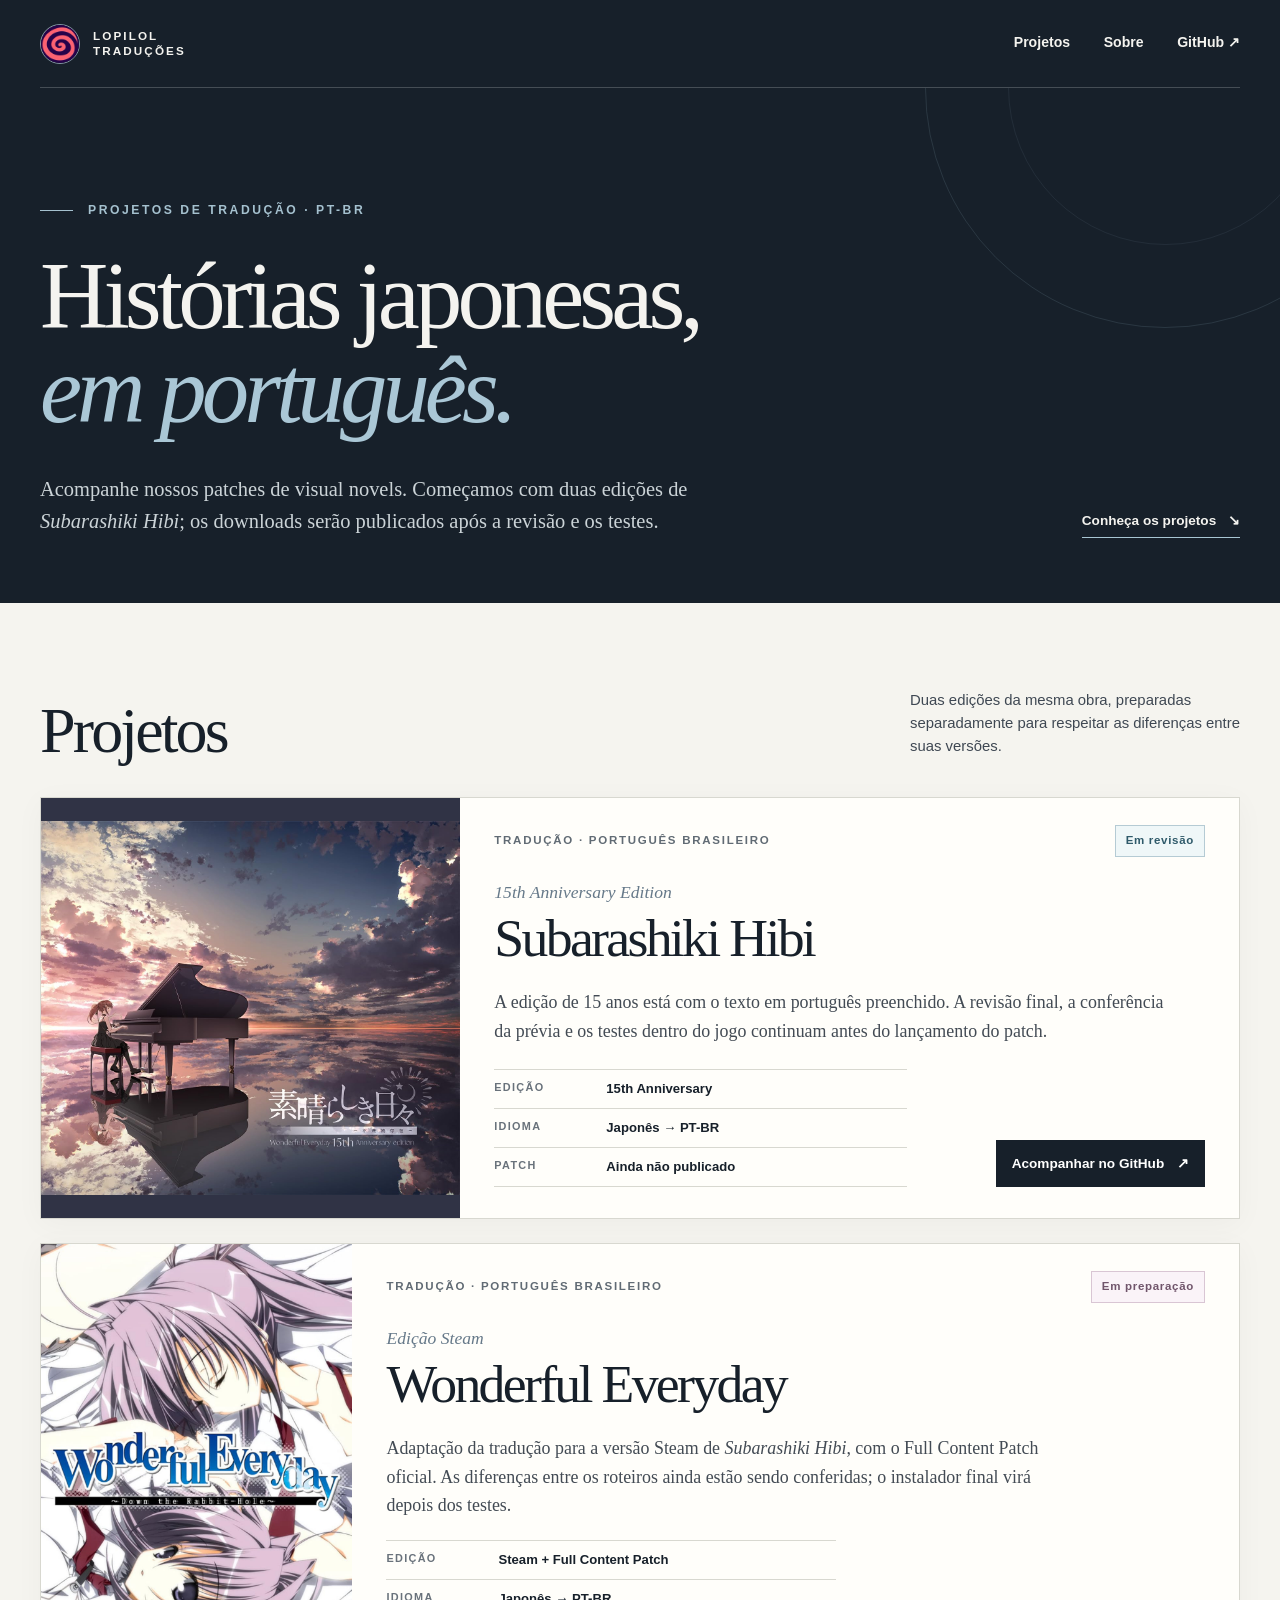
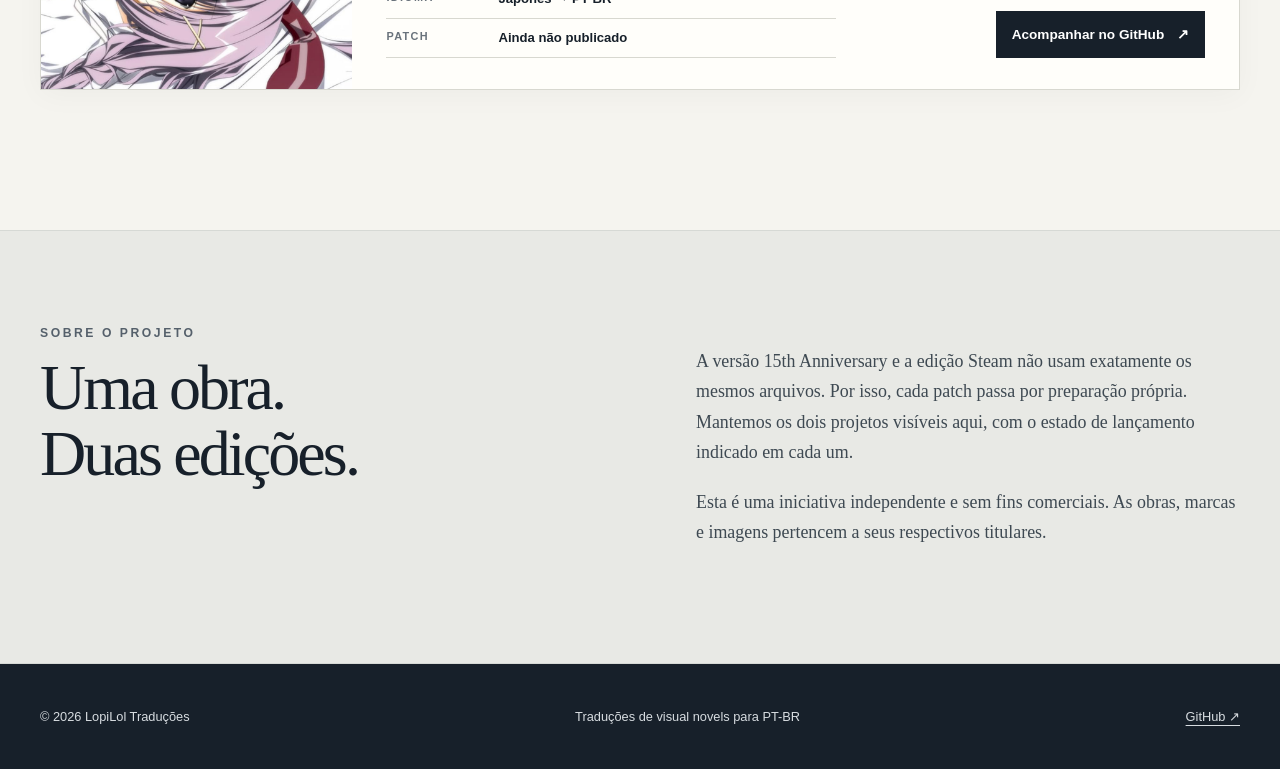
==== index.html @ 2167299f "Publica site de traduções LopiLol" ====
<!doctype html>
<html lang="pt-BR">
<head>
  <meta charset="utf-8">
  <meta name="viewport" content="width=device-width, initial-scale=1">
  <meta name="theme-color" content="#17202a">
  <meta name="description" content="Acompanhe as traduções de visual novels da LopiLol para português brasileiro. Subarashiki Hibi 15th Anniversary e Steam estão em preparação.">
  <title>LopiLol Traduções — Visual novels em português</title>
  <link rel="icon" type="image/svg+xml" href="data:image/svg+xml,%3Csvg xmlns='http://www.w3.org/2000/svg' viewBox='0 0 64 64'%3E%3Crect width='64' height='64' rx='13' fill='%2317202a'/%3E%3Cpath d='M15 17v30h18M40 17v30h10' fill='none' stroke='%23f4f1e9' stroke-width='5' stroke-linecap='square'/%3E%3Ccircle cx='48' cy='17' r='4' fill='%238bbbd1'/%3E%3C/svg%3E">
  <link rel="stylesheet" href="styles.css">
</head>
<body>
  <a class="skip-link" href="#projetos">Pular para os projetos</a>
  <header class="site-header">
    <div class="shell header-inner">
      <a class="brand" href="#inicio" aria-label="LopiLol Traduções, voltar ao início"><span class="brand-mark" aria-hidden="true"><img src="lopilol.jpg" alt="" width="40" height="40"></span><span class="brand-name">LOPILOL<br>TRADUÇÕES</span></a>
      <nav class="main-nav" aria-label="Navegação principal">
        <a href="#projetos">Projetos</a>
        <a href="#sobre">Sobre</a>
        <a href="https://github.com/lopilol" target="_blank" rel="noopener noreferrer">GitHub <span aria-hidden="true">↗</span></a>
      </nav>
    </div>
  </header>

  <main>
    <section class="hero" id="inicio" aria-labelledby="hero-title">
      <div class="shell hero-inner">
        <p class="eyebrow hero-eyebrow"><span class="eyebrow-line" aria-hidden="true"></span> PROJETOS DE TRADUÇÃO · PT-BR</p>
        <h1 id="hero-title">Histórias japonesas,<br><em>em português.</em></h1>
        <div class="hero-bottom">
          <p>Acompanhe nossos patches de visual novels. Começamos com duas edições de <i>Subarashiki Hibi</i>; os downloads serão publicados após a revisão e os testes.</p>
          <a href="#projetos" class="hero-link">Conheça os projetos <span aria-hidden="true">↘</span></a>
        </div>
        <span class="hero-orbit" aria-hidden="true"></span>
        <span class="hero-orbit hero-orbit-two" aria-hidden="true"></span>
      </div>
    </section>

    <section class="projects-section shell" id="projetos" aria-labelledby="projects-title">
      <div class="section-heading">
        <div>
          <h2 id="projects-title">Projetos</h2>
        </div>
        <p class="section-note">Duas edições da mesma obra, preparadas separadamente para respeitar as diferenças entre suas versões.</p>
      </div>

      <article class="release-card anniversary-card" aria-labelledby="anniversary-title">
        <div class="cover-wrap">
          <img src="subahibi15.jpg" alt="Arte de Subarashiki Hibi 15th Anniversary Edition: uma pianista diante de um céu refletido" width="1280" height="1142" loading="eager">
        </div>
        <div class="release-content">
          <div class="card-topline"><span>TRADUÇÃO · PORTUGUÊS BRASILEIRO</span><span class="status">Em revisão</span></div>
          <div class="card-main">
            <p class="edition">15th Anniversary Edition</p>
            <h3 id="anniversary-title">Subarashiki Hibi</h3>
            <p class="release-description">A edição de 15 anos está com o texto em português preenchido. A revisão final, a conferência da prévia e os testes dentro do jogo continuam antes do lançamento do patch.</p>
          </div>
          <div class="card-bottom">
            <dl class="release-facts">
              <div><dt>Edição</dt><dd>15th Anniversary</dd></div>
              <div><dt>Idioma</dt><dd>Japonês → PT-BR</dd></div>
              <div><dt>Patch</dt><dd>Ainda não publicado</dd></div>
            </dl>
            <a class="card-link" href="https://github.com/lopilol" target="_blank" rel="noopener noreferrer">Acompanhar no GitHub <span aria-hidden="true">↗</span></a>
          </div>
        </div>
      </article>

      <article class="release-card" aria-labelledby="steam-title">
        <div class="cover-wrap">
          <img src="wonderful.jpg" alt="Arte de Wonderful Everyday: personagem e logotipo da edição Steam" width="1000" height="1413" loading="lazy">
        </div>
        <div class="release-content">
          <div class="card-topline"><span>TRADUÇÃO · PORTUGUÊS BRASILEIRO</span><span class="status status-steam">Em preparação</span></div>
          <div class="card-main">
            <p class="edition">Edição Steam</p>
            <h3 id="steam-title">Wonderful Everyday</h3>
            <p class="release-description">Adaptação da tradução para a versão Steam de <i>Subarashiki Hibi</i>, com o Full Content Patch oficial. As diferenças entre os roteiros ainda estão sendo conferidas; o instalador final virá depois dos testes.</p>
          </div>
          <div class="card-bottom">
            <dl class="release-facts">
              <div><dt>Edição</dt><dd>Steam + Full Content Patch</dd></div>
              <div><dt>Idioma</dt><dd>Japonês → PT-BR</dd></div>
              <div><dt>Patch</dt><dd>Ainda não publicado</dd></div>
            </dl>
            <a class="card-link" href="https://github.com/lopilol" target="_blank" rel="noopener noreferrer">Acompanhar no GitHub <span aria-hidden="true">↗</span></a>
          </div>
        </div>
      </article>
    </section>

    <section class="about-section" id="sobre" aria-labelledby="about-title">
      <div class="shell about-inner">
        <div><p class="eyebrow">SOBRE O PROJETO</p><h2 id="about-title">Uma obra.<br>Duas edições.</h2></div>
        <div class="about-copy">
          <p>A versão 15th Anniversary e a edição Steam não usam exatamente os mesmos arquivos. Por isso, cada patch passa por preparação própria. Mantemos os dois projetos visíveis aqui, com o estado de lançamento indicado em cada um.</p>
          <p>Esta é uma iniciativa independente e sem fins comerciais. As obras, marcas e imagens pertencem a seus respectivos titulares.</p>
        </div>
      </div>
    </section>
  </main>

  <footer class="site-footer">
    <div class="shell footer-inner"><span>© 2026 LopiLol Traduções</span><span>Traduções de visual novels para PT-BR</span><a href="https://github.com/lopilol" target="_blank" rel="noopener noreferrer">GitHub ↗</a></div>
  </footer>
</body>
</html>
---- styles.css ----
:root{color-scheme:light;--ink:#17202a;--ink-soft:#3f4853;--paper:#f5f4ef;--card:#fffefa;--line:#d8d8d0;--blue:#a9c9d8;--serif:Georgia,"Times New Roman",serif;--sans:Arial,"Helvetica Neue",sans-serif}
*{box-sizing:border-box}
html{scroll-behavior:smooth;scroll-padding-top:5.5rem}
body{margin:0;background:var(--paper);color:var(--ink);font-family:var(--sans);font-size:16px;line-height:1.55;-webkit-font-smoothing:antialiased}
a{color:inherit;text-decoration:none}a:focus-visible{outline:3px solid #6396b0;outline-offset:4px}img{max-width:100%;display:block}
.shell{width:min(1200px,calc(100% - 72px));margin-inline:auto}
.skip-link{position:absolute;left:1rem;top:-5rem;z-index:30;padding:.65rem 1rem;background:#fff;color:#000}.skip-link:focus{top:1rem}
.site-header{background:var(--ink);color:#f4f3ef}.header-inner{height:88px;display:flex;align-items:center;justify-content:space-between;border-bottom:1px solid rgba(255,255,255,.2)}
.brand{display:inline-flex;align-items:center;gap:13px}.brand-mark{width:40px;height:40px;display:block;border:1px solid #8194a1;border-radius:50%;overflow:hidden;background:#27113f;flex:none}.brand-mark img{display:block;width:100%;height:100%;object-fit:cover}.brand-name{font-weight:700;letter-spacing:.18em;font-size:.73rem;line-height:1.25}.main-nav{display:flex;align-items:center;gap:2.1rem;font-size:.88rem;font-weight:700}.main-nav a{border-bottom:1px solid transparent;padding-block:.4rem}.main-nav a:hover{border-color:currentColor}
.hero{overflow:hidden;background:var(--ink);color:#f4f3ef}.hero-inner{position:relative;min-height:515px;padding-top:113px;padding-bottom:65px}.eyebrow{margin:0;color:#55606b;font-size:.76rem;font-weight:700;letter-spacing:.21em}.hero-eyebrow{color:#a5c1cf;display:flex;align-items:center;gap:15px}.eyebrow-line{display:block;width:33px;height:1px;background:currentColor}.hero h1{position:relative;z-index:1;max-width:1060px;margin:30px 0 37px;font-family:var(--serif);font-size:clamp(3.45rem,7.4vw,7.5rem);font-weight:400;line-height:.99;letter-spacing:-.052em}.hero h1 em{color:#aac7d6;font-weight:400}.hero-bottom{position:relative;z-index:1;display:flex;align-items:flex-end;justify-content:space-between;gap:3rem}.hero-bottom p{max-width:680px;margin:0;color:#cbd3d7;font-family:var(--serif);font-size:clamp(1.1rem,1.6vw,1.35rem);line-height:1.55}.hero-link{white-space:nowrap;border-bottom:1px solid #a8c6d3;padding-bottom:.35rem;font-size:.85rem;font-weight:700}.hero-link span{margin-left:.5rem}.hero-link:hover{color:#a8c6d3}.hero-orbit{position:absolute;right:-165px;top:-240px;width:480px;height:480px;border:1px solid rgba(172,204,220,.13);border-radius:50%;pointer-events:none}.hero-orbit-two{right:-83px;top:-158px;width:315px;height:315px;border-color:rgba(172,204,220,.08)}
.projects-section{padding-top:86px;padding-bottom:116px}.section-heading{display:flex;align-items:end;justify-content:space-between;gap:2rem;margin-bottom:33px}.section-heading h2,.about-section h2{font:400 clamp(2.8rem,5vw,4.9rem)/1.04 var(--serif);letter-spacing:-.045em;margin:12px 0 0}.section-heading h2{margin-top:0}.section-note{max-width:330px;margin:0 0 6px;color:var(--ink-soft);font-size:.93rem}
.release-card{display:grid;grid-template-columns:minmax(220px,26%) 1fr;min-height:420px;background:var(--card);border:1px solid var(--line);margin-bottom:24px;box-shadow:0 5px 28px rgba(25,30,35,.035)}.anniversary-card{grid-template-columns:minmax(270px,35%) 1fr}.cover-wrap{position:relative;overflow:hidden;min-height:420px;background:#b6cbd5}.anniversary-card .cover-wrap{background:#303345}.cover-wrap img{width:100%;height:100%;position:absolute;inset:0;object-fit:cover;object-position:center}.anniversary-card .cover-wrap img{object-fit:contain}.release-content{min-width:0;display:flex;flex-direction:column;padding:27px 34px 31px}.card-topline{display:flex;align-items:center;justify-content:space-between;gap:1rem;color:#616b74;font-size:.72rem;letter-spacing:.15em;font-weight:700}.status{display:inline-flex;align-items:center;white-space:nowrap;letter-spacing:.06em;color:#2f5a6a;border:1px solid #b5cbd4;background:#eff7f8;padding:6px 10px}.status-steam{color:#70556b;border-color:#d9c6d4;background:#faf3f8}.card-main{padding:22px 0 20px}.edition{font-family:var(--serif);font-style:italic;color:#667989;font-size:1.1rem;margin:0 0 5px}.release-card h3{font:400 clamp(2.5rem,4.2vw,4.9rem)/1.02 var(--serif);letter-spacing:-.05em;margin:0 0 22px}.release-description{max-width:670px;color:#434b54;font-family:var(--serif);font-size:1.12rem;line-height:1.6;margin:0}.card-bottom{display:flex;align-items:end;justify-content:space-between;gap:1.5rem;margin-top:auto}.release-facts{width:min(450px,58%);margin:0}.release-facts div{display:grid;grid-template-columns:100px 1fr;gap:12px;border-top:1px solid var(--line);padding:.55rem 0;font-size:.82rem}.release-facts div:last-child{border-bottom:1px solid var(--line)}.release-facts dt{font-size:.68rem;letter-spacing:.12em;text-transform:uppercase;color:#69727b;font-weight:700}.release-facts dd{margin:0;font-weight:700}.card-link{display:inline-flex;align-items:center;justify-content:center;min-height:47px;white-space:nowrap;background:var(--ink);color:#fff;padding:.75rem 1rem;font-weight:700;font-size:.85rem;transition:background .18s ease,transform .18s ease}.card-link span{margin-left:.8rem}.card-link:hover{background:#365263;transform:translateY(-2px)}
.about-section{background:#e8e9e5;border-block:1px solid #d6d9d5}.about-inner{padding-block:93px 96px;display:grid;grid-template-columns:1fr 1fr;gap:7rem}.about-copy{padding-top:22px;color:#3e4952;font-family:var(--serif);font-size:1.12rem;line-height:1.7}.about-copy p{margin:0 0 1.2rem}.site-footer{background:var(--ink);color:#d7dce0}.footer-inner{min-height:105px;display:flex;align-items:center;justify-content:space-between;gap:1.2rem;font-size:.8rem}.footer-inner a{text-decoration:underline;text-underline-offset:4px}
@media(max-width:920px){.shell{width:min(100% - 42px,1200px)}.hero-inner{min-height:470px}.release-content{padding:24px}.card-bottom{align-items:stretch;flex-direction:column}.release-facts{width:100%}.card-link{align-self:flex-start}.about-inner{gap:3rem}}
@media(max-width:680px){.shell{width:min(100% - 32px,1200px)}.header-inner{height:73px}.brand-name{font-size:.64rem}.main-nav{gap:.95rem;font-size:.76rem}.main-nav a:nth-child(2){display:none}.hero-inner{padding-block:78px 58px;min-height:480px}.hero h1{font-size:clamp(3.2rem,12vw,5rem);line-height:1.02;margin:28px 0 31px}.hero-bottom{align-items:flex-start;flex-direction:column;gap:25px}.hero-bottom p{font-size:1.12rem}.projects-section{padding-block:66px 80px}.section-heading{align-items:flex-start;flex-direction:column;gap:12px}.section-note{max-width:470px}.release-card,.anniversary-card{grid-template-columns:1fr}.cover-wrap{min-height:0;height:250px}.anniversary-card .cover-wrap{height:315px}.cover-wrap img{object-position:center 43%}.release-content{padding:24px 22px 25px;min-height:0}.card-topline{align-items:flex-start;flex-direction:column;gap:10px}.card-main{padding-top:25px}.release-card h3{font-size:clamp(2.8rem,9vw,4.2rem)}.release-description{font-size:1.05rem}.card-bottom{margin-top:27px}.about-inner{grid-template-columns:1fr;gap:15px;padding-block:67px}.about-copy{padding-top:0;font-size:1.05rem}.footer-inner{padding-block:25px;min-height:0;align-items:flex-start;flex-direction:column}}
@media(prefers-reduced-motion:reduce){html{scroll-behavior:auto}.card-link{transition:none}}
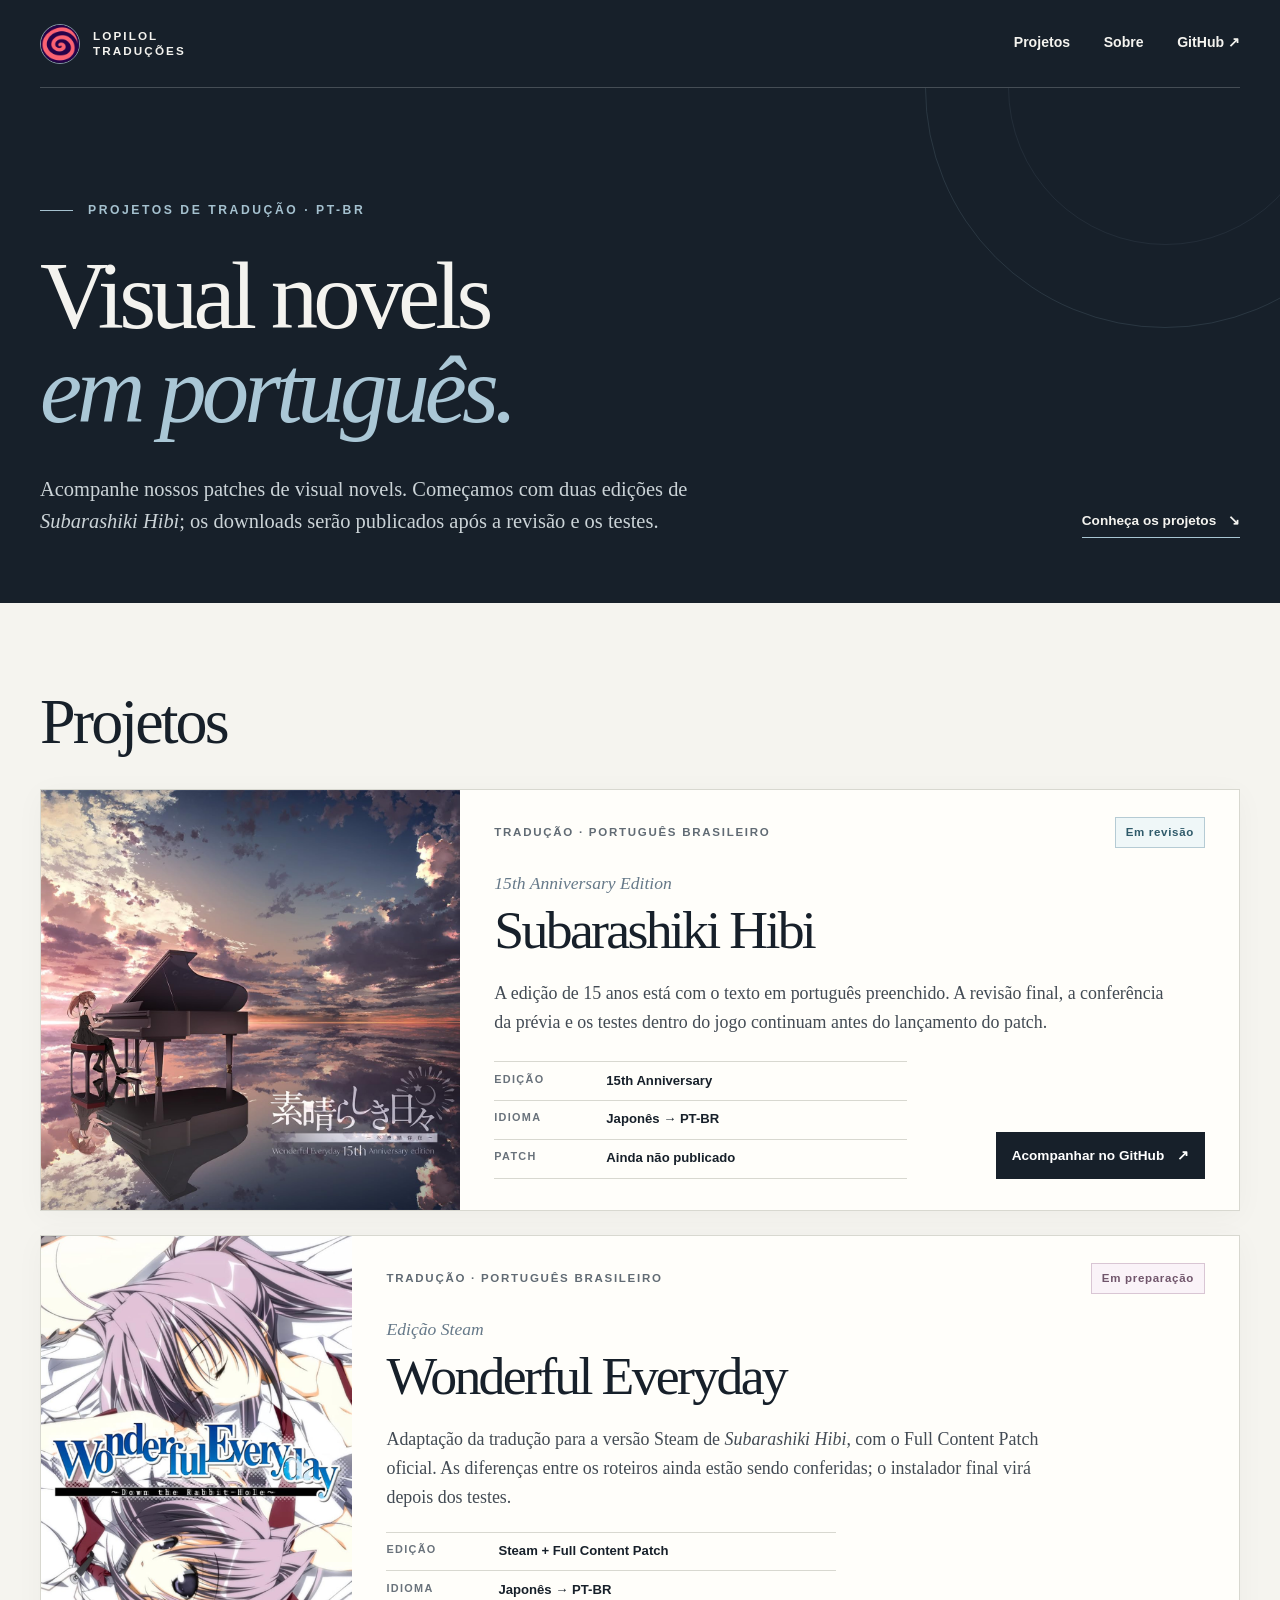
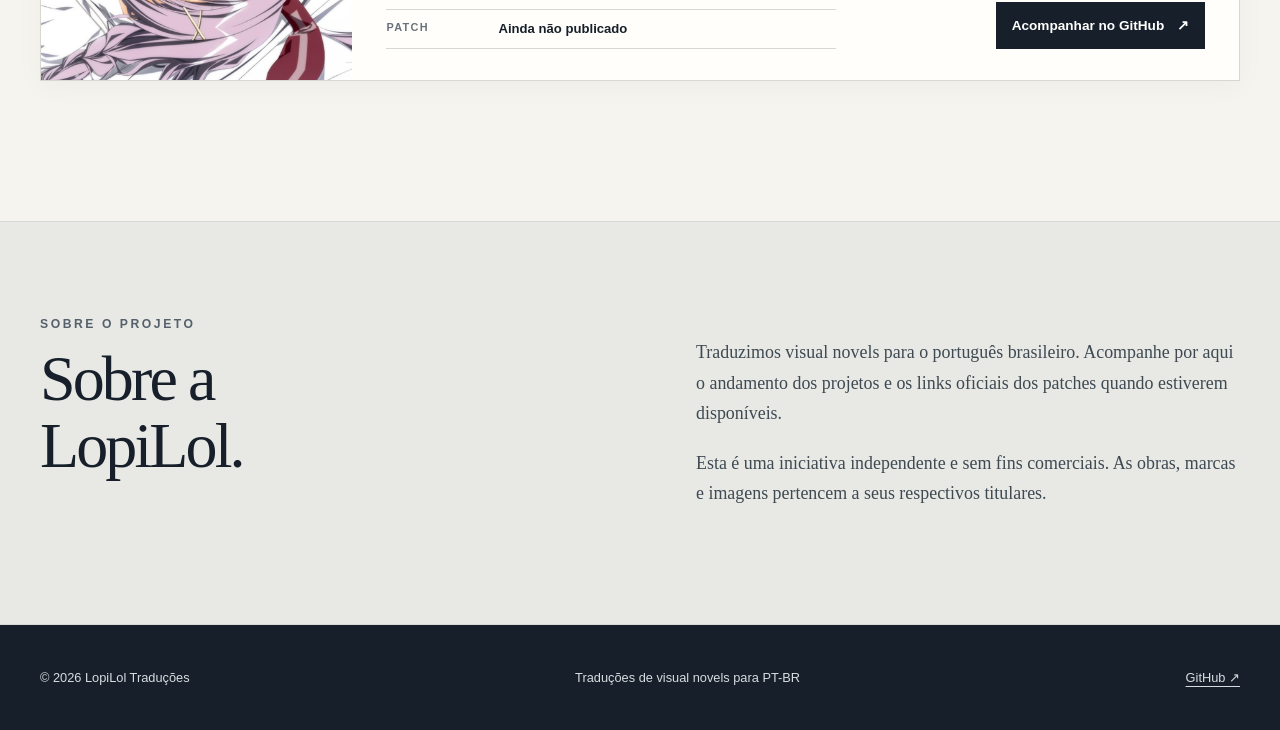
==== commit 0a2dd709: "Ajusta identidade visual e apresentação do site" ====
--- a/index.html
+++ b/index.html
@@ -5,8 +5,8 @@
   <meta name="viewport" content="width=device-width, initial-scale=1">
   <meta name="theme-color" content="#17202a">
   <meta name="description" content="Acompanhe as traduções de visual novels da LopiLol para português brasileiro. Subarashiki Hibi 15th Anniversary e Steam estão em preparação.">
-  <title>LopiLol Traduções — Visual novels em português</title>
-  <link rel="icon" type="image/svg+xml" href="data:image/svg+xml,%3Csvg xmlns='http://www.w3.org/2000/svg' viewBox='0 0 64 64'%3E%3Crect width='64' height='64' rx='13' fill='%2317202a'/%3E%3Cpath d='M15 17v30h18M40 17v30h10' fill='none' stroke='%23f4f1e9' stroke-width='5' stroke-linecap='square'/%3E%3Ccircle cx='48' cy='17' r='4' fill='%238bbbd1'/%3E%3C/svg%3E">
+  <title>Lopilol Traduções</title>
+  <link rel="icon" type="image/svg+xml" href="favicon.svg?v=3">
   <link rel="stylesheet" href="styles.css">
 </head>
 <body>
@@ -26,7 +26,7 @@
     <section class="hero" id="inicio" aria-labelledby="hero-title">
       <div class="shell hero-inner">
         <p class="eyebrow hero-eyebrow"><span class="eyebrow-line" aria-hidden="true"></span> PROJETOS DE TRADUÇÃO · PT-BR</p>
-        <h1 id="hero-title">Histórias japonesas,<br><em>em português.</em></h1>
+        <h1 id="hero-title">Visual novels<br><em>em português.</em></h1>
         <div class="hero-bottom">
           <p>Acompanhe nossos patches de visual novels. Começamos com duas edições de <i>Subarashiki Hibi</i>; os downloads serão publicados após a revisão e os testes.</p>
           <a href="#projetos" class="hero-link">Conheça os projetos <span aria-hidden="true">↘</span></a>
@@ -41,7 +41,6 @@
         <div>
           <h2 id="projects-title">Projetos</h2>
         </div>
-        <p class="section-note">Duas edições da mesma obra, preparadas separadamente para respeitar as diferenças entre suas versões.</p>
       </div>
 
       <article class="release-card anniversary-card" aria-labelledby="anniversary-title">
@@ -91,9 +90,9 @@
 
     <section class="about-section" id="sobre" aria-labelledby="about-title">
       <div class="shell about-inner">
-        <div><p class="eyebrow">SOBRE O PROJETO</p><h2 id="about-title">Uma obra.<br>Duas edições.</h2></div>
+        <div><p class="eyebrow">SOBRE O PROJETO</p><h2 id="about-title">Sobre a<br>LopiLol.</h2></div>
         <div class="about-copy">
-          <p>A versão 15th Anniversary e a edição Steam não usam exatamente os mesmos arquivos. Por isso, cada patch passa por preparação própria. Mantemos os dois projetos visíveis aqui, com o estado de lançamento indicado em cada um.</p>
+          <p>Traduzimos visual novels para o português brasileiro. Acompanhe por aqui o andamento dos projetos e os links oficiais dos patches quando estiverem disponíveis.</p>
           <p>Esta é uma iniciativa independente e sem fins comerciais. As obras, marcas e imagens pertencem a seus respectivos titulares.</p>
         </div>
       </div>
--- a/styles.css
+++ b/styles.css
@@ -9,8 +9,8 @@
 .brand{display:inline-flex;align-items:center;gap:13px}.brand-mark{width:40px;height:40px;display:block;border:1px solid #8194a1;border-radius:50%;overflow:hidden;background:#27113f;flex:none}.brand-mark img{display:block;width:100%;height:100%;object-fit:cover}.brand-name{font-weight:700;letter-spacing:.18em;font-size:.73rem;line-height:1.25}.main-nav{display:flex;align-items:center;gap:2.1rem;font-size:.88rem;font-weight:700}.main-nav a{border-bottom:1px solid transparent;padding-block:.4rem}.main-nav a:hover{border-color:currentColor}
 .hero{overflow:hidden;background:var(--ink);color:#f4f3ef}.hero-inner{position:relative;min-height:515px;padding-top:113px;padding-bottom:65px}.eyebrow{margin:0;color:#55606b;font-size:.76rem;font-weight:700;letter-spacing:.21em}.hero-eyebrow{color:#a5c1cf;display:flex;align-items:center;gap:15px}.eyebrow-line{display:block;width:33px;height:1px;background:currentColor}.hero h1{position:relative;z-index:1;max-width:1060px;margin:30px 0 37px;font-family:var(--serif);font-size:clamp(3.45rem,7.4vw,7.5rem);font-weight:400;line-height:.99;letter-spacing:-.052em}.hero h1 em{color:#aac7d6;font-weight:400}.hero-bottom{position:relative;z-index:1;display:flex;align-items:flex-end;justify-content:space-between;gap:3rem}.hero-bottom p{max-width:680px;margin:0;color:#cbd3d7;font-family:var(--serif);font-size:clamp(1.1rem,1.6vw,1.35rem);line-height:1.55}.hero-link{white-space:nowrap;border-bottom:1px solid #a8c6d3;padding-bottom:.35rem;font-size:.85rem;font-weight:700}.hero-link span{margin-left:.5rem}.hero-link:hover{color:#a8c6d3}.hero-orbit{position:absolute;right:-165px;top:-240px;width:480px;height:480px;border:1px solid rgba(172,204,220,.13);border-radius:50%;pointer-events:none}.hero-orbit-two{right:-83px;top:-158px;width:315px;height:315px;border-color:rgba(172,204,220,.08)}
 .projects-section{padding-top:86px;padding-bottom:116px}.section-heading{display:flex;align-items:end;justify-content:space-between;gap:2rem;margin-bottom:33px}.section-heading h2,.about-section h2{font:400 clamp(2.8rem,5vw,4.9rem)/1.04 var(--serif);letter-spacing:-.045em;margin:12px 0 0}.section-heading h2{margin-top:0}.section-note{max-width:330px;margin:0 0 6px;color:var(--ink-soft);font-size:.93rem}
-.release-card{display:grid;grid-template-columns:minmax(220px,26%) 1fr;min-height:420px;background:var(--card);border:1px solid var(--line);margin-bottom:24px;box-shadow:0 5px 28px rgba(25,30,35,.035)}.anniversary-card{grid-template-columns:minmax(270px,35%) 1fr}.cover-wrap{position:relative;overflow:hidden;min-height:420px;background:#b6cbd5}.anniversary-card .cover-wrap{background:#303345}.cover-wrap img{width:100%;height:100%;position:absolute;inset:0;object-fit:cover;object-position:center}.anniversary-card .cover-wrap img{object-fit:contain}.release-content{min-width:0;display:flex;flex-direction:column;padding:27px 34px 31px}.card-topline{display:flex;align-items:center;justify-content:space-between;gap:1rem;color:#616b74;font-size:.72rem;letter-spacing:.15em;font-weight:700}.status{display:inline-flex;align-items:center;white-space:nowrap;letter-spacing:.06em;color:#2f5a6a;border:1px solid #b5cbd4;background:#eff7f8;padding:6px 10px}.status-steam{color:#70556b;border-color:#d9c6d4;background:#faf3f8}.card-main{padding:22px 0 20px}.edition{font-family:var(--serif);font-style:italic;color:#667989;font-size:1.1rem;margin:0 0 5px}.release-card h3{font:400 clamp(2.5rem,4.2vw,4.9rem)/1.02 var(--serif);letter-spacing:-.05em;margin:0 0 22px}.release-description{max-width:670px;color:#434b54;font-family:var(--serif);font-size:1.12rem;line-height:1.6;margin:0}.card-bottom{display:flex;align-items:end;justify-content:space-between;gap:1.5rem;margin-top:auto}.release-facts{width:min(450px,58%);margin:0}.release-facts div{display:grid;grid-template-columns:100px 1fr;gap:12px;border-top:1px solid var(--line);padding:.55rem 0;font-size:.82rem}.release-facts div:last-child{border-bottom:1px solid var(--line)}.release-facts dt{font-size:.68rem;letter-spacing:.12em;text-transform:uppercase;color:#69727b;font-weight:700}.release-facts dd{margin:0;font-weight:700}.card-link{display:inline-flex;align-items:center;justify-content:center;min-height:47px;white-space:nowrap;background:var(--ink);color:#fff;padding:.75rem 1rem;font-weight:700;font-size:.85rem;transition:background .18s ease,transform .18s ease}.card-link span{margin-left:.8rem}.card-link:hover{background:#365263;transform:translateY(-2px)}
+.release-card{display:grid;grid-template-columns:minmax(220px,26%) 1fr;min-height:420px;background:var(--card);border:1px solid var(--line);margin-bottom:24px;box-shadow:0 5px 28px rgba(25,30,35,.035)}.anniversary-card{grid-template-columns:minmax(270px,35%) 1fr}.cover-wrap{position:relative;overflow:hidden;min-height:420px;background:#b6cbd5}.anniversary-card .cover-wrap{background:#303345}.cover-wrap img{width:100%;height:100%;position:absolute;inset:0;object-fit:cover;object-position:center}.anniversary-card .cover-wrap img{object-fit:cover;object-position:center}.release-content{min-width:0;display:flex;flex-direction:column;padding:27px 34px 31px}.card-topline{display:flex;align-items:center;justify-content:space-between;gap:1rem;color:#616b74;font-size:.72rem;letter-spacing:.15em;font-weight:700}.status{display:inline-flex;align-items:center;white-space:nowrap;letter-spacing:.06em;color:#2f5a6a;border:1px solid #b5cbd4;background:#eff7f8;padding:6px 10px}.status-steam{color:#70556b;border-color:#d9c6d4;background:#faf3f8}.card-main{padding:22px 0 20px}.edition{font-family:var(--serif);font-style:italic;color:#667989;font-size:1.1rem;margin:0 0 5px}.release-card h3{font:400 clamp(2.5rem,4.2vw,4.9rem)/1.02 var(--serif);letter-spacing:-.05em;margin:0 0 22px}.release-description{max-width:670px;color:#434b54;font-family:var(--serif);font-size:1.12rem;line-height:1.6;margin:0}.card-bottom{display:flex;align-items:end;justify-content:space-between;gap:1.5rem;margin-top:auto}.release-facts{width:min(450px,58%);margin:0}.release-facts div{display:grid;grid-template-columns:100px 1fr;gap:12px;border-top:1px solid var(--line);padding:.55rem 0;font-size:.82rem}.release-facts div:last-child{border-bottom:1px solid var(--line)}.release-facts dt{font-size:.68rem;letter-spacing:.12em;text-transform:uppercase;color:#69727b;font-weight:700}.release-facts dd{margin:0;font-weight:700}.card-link{display:inline-flex;align-items:center;justify-content:center;min-height:47px;white-space:nowrap;background:var(--ink);color:#fff;padding:.75rem 1rem;font-weight:700;font-size:.85rem;transition:background .18s ease,transform .18s ease}.card-link span{margin-left:.8rem}.card-link:hover{background:#365263;transform:translateY(-2px)}
 .about-section{background:#e8e9e5;border-block:1px solid #d6d9d5}.about-inner{padding-block:93px 96px;display:grid;grid-template-columns:1fr 1fr;gap:7rem}.about-copy{padding-top:22px;color:#3e4952;font-family:var(--serif);font-size:1.12rem;line-height:1.7}.about-copy p{margin:0 0 1.2rem}.site-footer{background:var(--ink);color:#d7dce0}.footer-inner{min-height:105px;display:flex;align-items:center;justify-content:space-between;gap:1.2rem;font-size:.8rem}.footer-inner a{text-decoration:underline;text-underline-offset:4px}
-@media(max-width:920px){.shell{width:min(100% - 42px,1200px)}.hero-inner{min-height:470px}.release-content{padding:24px}.card-bottom{align-items:stretch;flex-direction:column}.release-facts{width:100%}.card-link{align-self:flex-start}.about-inner{gap:3rem}}
-@media(max-width:680px){.shell{width:min(100% - 32px,1200px)}.header-inner{height:73px}.brand-name{font-size:.64rem}.main-nav{gap:.95rem;font-size:.76rem}.main-nav a:nth-child(2){display:none}.hero-inner{padding-block:78px 58px;min-height:480px}.hero h1{font-size:clamp(3.2rem,12vw,5rem);line-height:1.02;margin:28px 0 31px}.hero-bottom{align-items:flex-start;flex-direction:column;gap:25px}.hero-bottom p{font-size:1.12rem}.projects-section{padding-block:66px 80px}.section-heading{align-items:flex-start;flex-direction:column;gap:12px}.section-note{max-width:470px}.release-card,.anniversary-card{grid-template-columns:1fr}.cover-wrap{min-height:0;height:250px}.anniversary-card .cover-wrap{height:315px}.cover-wrap img{object-position:center 43%}.release-content{padding:24px 22px 25px;min-height:0}.card-topline{align-items:flex-start;flex-direction:column;gap:10px}.card-main{padding-top:25px}.release-card h3{font-size:clamp(2.8rem,9vw,4.2rem)}.release-description{font-size:1.05rem}.card-bottom{margin-top:27px}.about-inner{grid-template-columns:1fr;gap:15px;padding-block:67px}.about-copy{padding-top:0;font-size:1.05rem}.footer-inner{padding-block:25px;min-height:0;align-items:flex-start;flex-direction:column}}
+@media(max-width:920px){.anniversary-card{grid-template-columns:1fr}.anniversary-card .cover-wrap{min-height:0;height:auto;aspect-ratio:1280/1142}.anniversary-card .cover-wrap img{object-fit:cover}.shell{width:min(100% - 42px,1200px)}.hero-inner{min-height:470px}.release-content{padding:24px}.card-bottom{align-items:stretch;flex-direction:column}.release-facts{width:100%}.card-link{align-self:flex-start}.about-inner{gap:3rem}}
+@media(max-width:680px){.shell{width:min(100% - 32px,1200px)}.header-inner{height:73px}.brand-name{font-size:.64rem}.main-nav{gap:.95rem;font-size:.76rem}.main-nav a:nth-child(2){display:none}.hero-inner{padding-block:78px 58px;min-height:480px}.hero h1{font-size:clamp(3.2rem,12vw,5rem);line-height:1.02;margin:28px 0 31px}.hero-bottom{align-items:flex-start;flex-direction:column;gap:25px}.hero-bottom p{font-size:1.12rem}.projects-section{padding-block:66px 80px}.section-heading{align-items:flex-start;flex-direction:column;gap:12px}.section-note{max-width:470px}.release-card,.anniversary-card{grid-template-columns:1fr}.cover-wrap{min-height:0;height:250px}.anniversary-card .cover-wrap{height:auto;aspect-ratio:1280/1142}.cover-wrap img{object-position:center 43%}.release-content{padding:24px 22px 25px;min-height:0}.card-topline{align-items:flex-start;flex-direction:column;gap:10px}.card-main{padding-top:25px}.release-card h3{font-size:clamp(2.8rem,9vw,4.2rem)}.release-description{font-size:1.05rem}.card-bottom{margin-top:27px}.about-inner{grid-template-columns:1fr;gap:15px;padding-block:67px}.about-copy{padding-top:0;font-size:1.05rem}.footer-inner{padding-block:25px;min-height:0;align-items:flex-start;flex-direction:column}}
 @media(prefers-reduced-motion:reduce){html{scroll-behavior:auto}.card-link{transition:none}}
